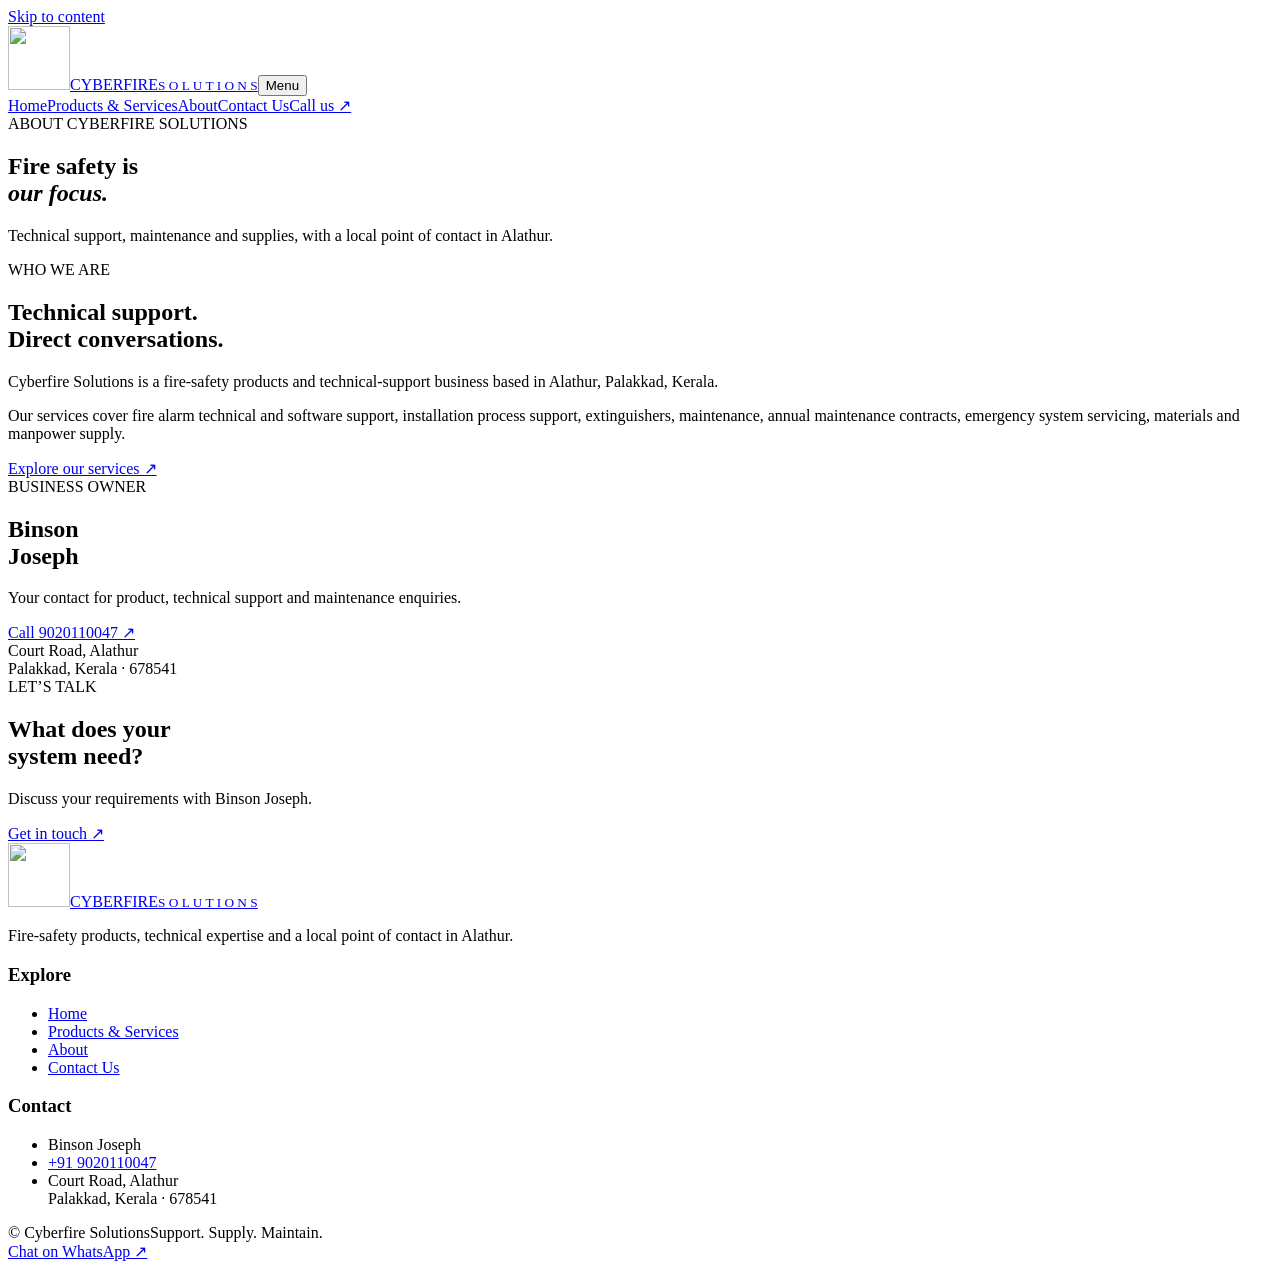
==== about.html @ 1c598757 "Publish Cyberfire Solutions website" ====
<!doctype html><html lang="en"><head><meta charset="utf-8"><meta name="viewport" content="width=device-width,initial-scale=1"><title>About | Cyberfire Solutions</title><meta name="description" content="Cyberfire Solutions, owned by Binson Joseph, based on Court Road, Alathur, Palakkad."><meta name="theme-color" content="#081a33"><link rel="icon" type="image/png" href="logo.svg"><link rel="stylesheet" href="style.css"><script src="site.js" defer></script></head><body><a class="skip" href="#main">Skip to content</a><header class="masthead"><div class="wrap header-row"><a href="index.html" class="brand" aria-label="Cyberfire Solutions home"><img class="brand-logo" src="logo.svg" alt="" width="62" height="64"><span class="wordmark">CYBER<span>FIRE</span><small>S O L U T I O N S</small></span></a><button class="menu-button" type="button" aria-expanded="false" aria-controls="main-nav">Menu</button><nav class="navigation" id="main-nav" aria-label="Main navigation"><a href="index.html">Home</a><a href="products-services.html">Products &amp; Services</a><a href="about.html" aria-current="page">About</a><a href="contact.html">Contact Us</a><a class="header-call" href="tel:+919020110047">Call us ↗</a></nav></div></header><main id="main"><section class="page-head"><div class="wrap"><div class="eyebrow">ABOUT CYBERFIRE SOLUTIONS</div><h1>Fire safety is<br><em>our focus.</em></h1><p class="lead">Technical support, maintenance and supplies, with a local point of contact in Alathur.</p></div></section><section class="section"><div class="wrap split"><div><div class="eyebrow">WHO WE ARE</div><h2>Technical support.<br>Direct conversations.</h2><p class="large-copy">Cyberfire Solutions is a fire-safety products and technical-support business based in Alathur, Palakkad, Kerala.</p><p>Our services cover fire alarm technical and software support, installation process support, extinguishers, maintenance, annual maintenance contracts, emergency system servicing, materials and manpower supply.</p><a class="text-link" href="products-services.html">Explore our services ↗</a></div><aside class="owner"><div class="eyebrow">BUSINESS OWNER</div><h2>Binson<br>Joseph</h2><p>Your contact for product, technical support and maintenance enquiries.</p><a class="button" href="tel:+919020110047">Call 9020110047 ↗</a><div class="owner-address">Court Road, Alathur<br>Palakkad, Kerala · 678541</div></aside></div></section><section class="section"><div class="wrap callout"><div><div class="eyebrow">LET’S TALK</div><h2>What does your<br>system need?</h2><p>Discuss your requirements with Binson Joseph.</p></div><a class="button white" href="contact.html">Get in touch <span aria-hidden="true">↗</span></a></div></section></main><footer class="footer"><div class="wrap"><div class="footer-grid"><div><a href="index.html" class="brand" aria-label="Cyberfire Solutions home"><img class="brand-logo" src="logo.svg" alt="" width="62" height="64"><span class="wordmark">CYBER<span>FIRE</span><small>S O L U T I O N S</small></span></a><p>Fire-safety products, technical expertise and a local point of contact in Alathur.</p></div><div><h3>Explore</h3><ul><li><a href="index.html">Home</a></li><li><a href="products-services.html">Products &amp; Services</a></li><li><a href="about.html">About</a></li><li><a href="contact.html">Contact Us</a></li></ul></div><div><h3>Contact</h3><ul><li>Binson Joseph</li><li><a href="tel:+919020110047">+91 9020110047</a></li><li>Court Road, Alathur<br>Palakkad, Kerala · 678541</li></ul></div></div><div class="footer-bottom"><span>© Cyberfire Solutions</span><span>Support. Supply. Maintain.</span></div></div></footer><a class="floating-contact" href="https://wa.me/919020110047?text=Hello%20Cyberfire%20Solutions%2C%20I%20would%20like%20to%20enquire%20about%20your%20services." target="_blank" rel="noopener noreferrer">Chat on WhatsApp ↗</a></body></html>
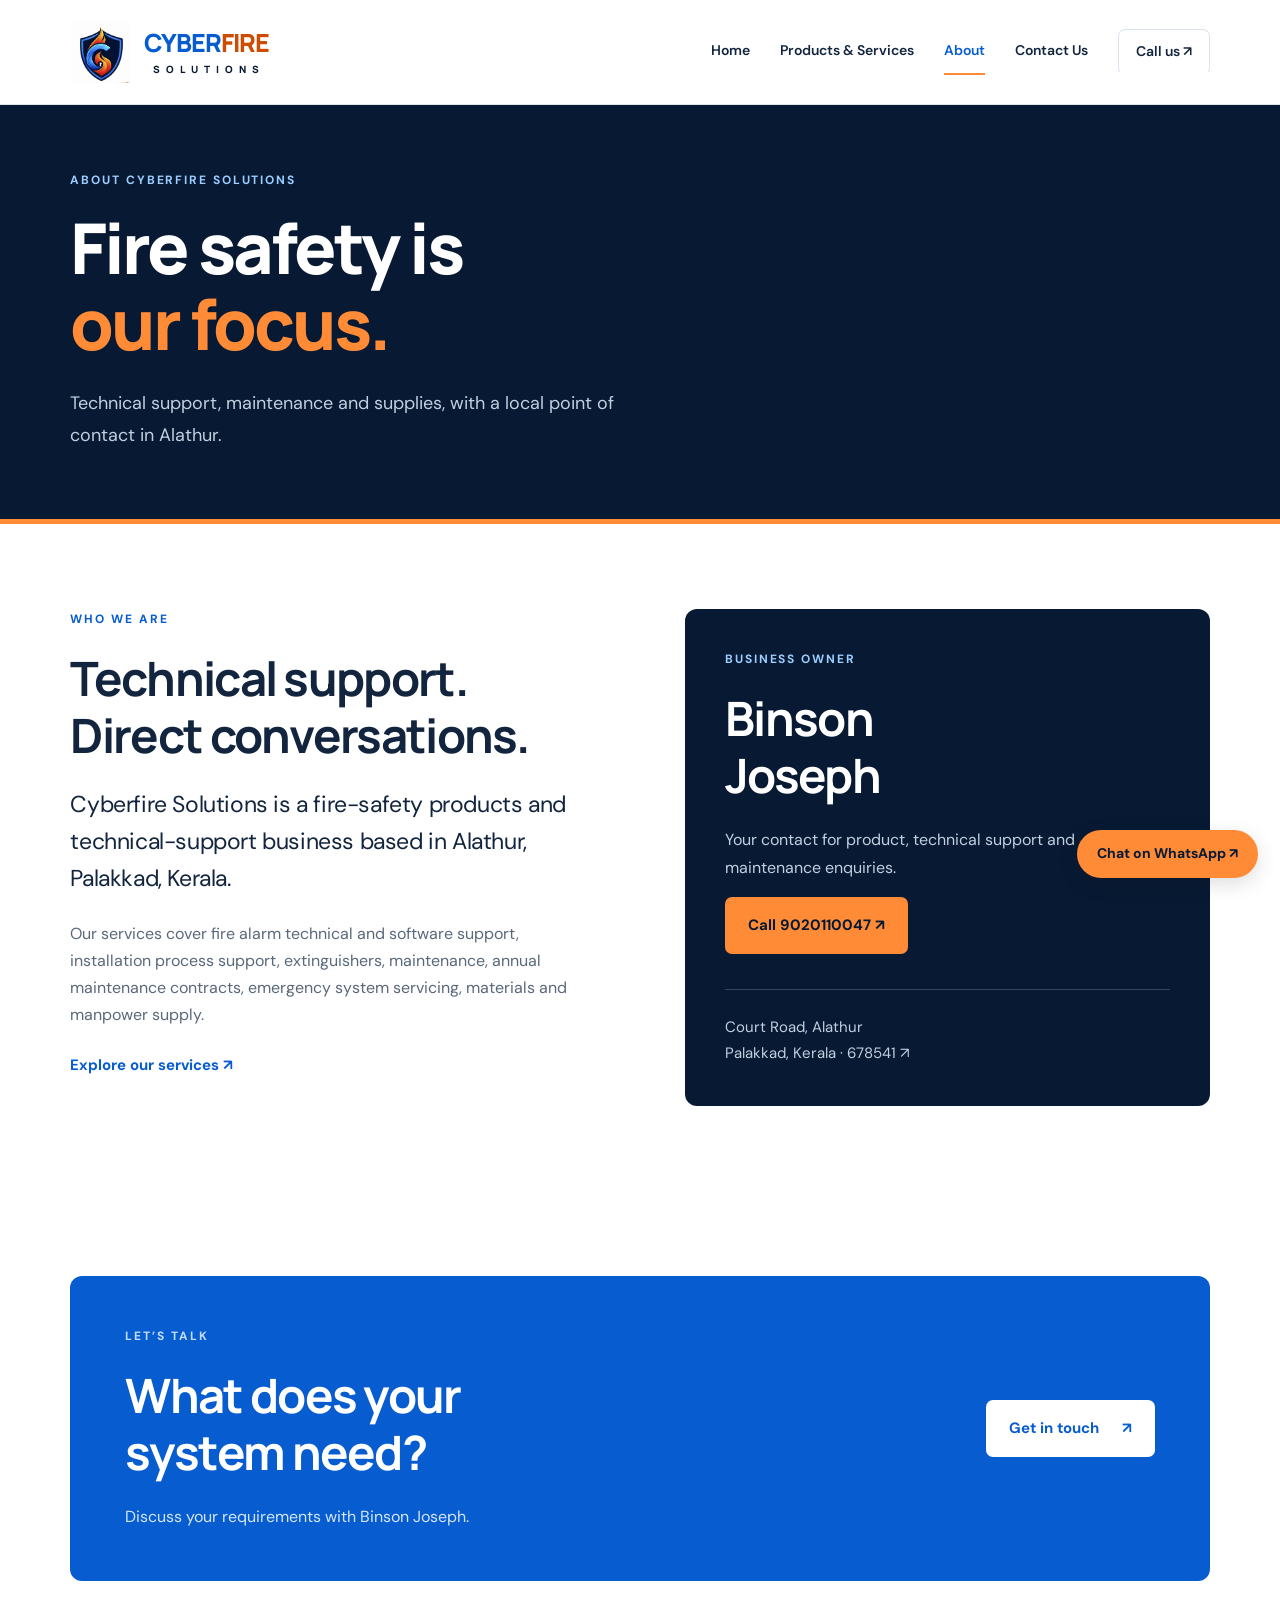
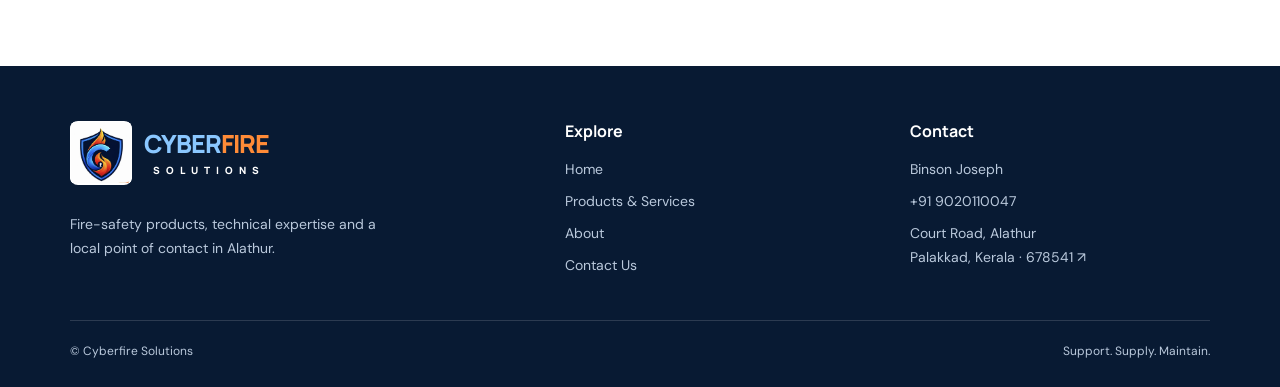
==== commit 6ae0d32e: "Add Google Maps links to office address" ====
--- a/about.html
+++ b/about.html
@@ -1 +1 @@
-<!doctype html><html lang="en"><head><meta charset="utf-8"><meta name="viewport" content="width=device-width,initial-scale=1"><title>About | Cyberfire Solutions</title><meta name="description" content="Cyberfire Solutions, owned by Binson Joseph, based on Court Road, Alathur, Palakkad."><meta name="theme-color" content="#081a33"><link rel="icon" type="image/png" href="logo.svg"><link rel="stylesheet" href="style.css"><script src="site.js" defer></script></head><body><a class="skip" href="#main">Skip to content</a><header class="masthead"><div class="wrap header-row"><a href="index.html" class="brand" aria-label="Cyberfire Solutions home"><img class="brand-logo" src="logo.svg" alt="" width="62" height="64"><span class="wordmark">CYBER<span>FIRE</span><small>S O L U T I O N S</small></span></a><button class="menu-button" type="button" aria-expanded="false" aria-controls="main-nav">Menu</button><nav class="navigation" id="main-nav" aria-label="Main navigation"><a href="index.html">Home</a><a href="products-services.html">Products &amp; Services</a><a href="about.html" aria-current="page">About</a><a href="contact.html">Contact Us</a><a class="header-call" href="tel:+919020110047">Call us ↗</a></nav></div></header><main id="main"><section class="page-head"><div class="wrap"><div class="eyebrow">ABOUT CYBERFIRE SOLUTIONS</div><h1>Fire safety is<br><em>our focus.</em></h1><p class="lead">Technical support, maintenance and supplies, with a local point of contact in Alathur.</p></div></section><section class="section"><div class="wrap split"><div><div class="eyebrow">WHO WE ARE</div><h2>Technical support.<br>Direct conversations.</h2><p class="large-copy">Cyberfire Solutions is a fire-safety products and technical-support business based in Alathur, Palakkad, Kerala.</p><p>Our services cover fire alarm technical and software support, installation process support, extinguishers, maintenance, annual maintenance contracts, emergency system servicing, materials and manpower supply.</p><a class="text-link" href="products-services.html">Explore our services ↗</a></div><aside class="owner"><div class="eyebrow">BUSINESS OWNER</div><h2>Binson<br>Joseph</h2><p>Your contact for product, technical support and maintenance enquiries.</p><a class="button" href="tel:+919020110047">Call 9020110047 ↗</a><div class="owner-address">Court Road, Alathur<br>Palakkad, Kerala · 678541</div></aside></div></section><section class="section"><div class="wrap callout"><div><div class="eyebrow">LET’S TALK</div><h2>What does your<br>system need?</h2><p>Discuss your requirements with Binson Joseph.</p></div><a class="button white" href="contact.html">Get in touch <span aria-hidden="true">↗</span></a></div></section></main><footer class="footer"><div class="wrap"><div class="footer-grid"><div><a href="index.html" class="brand" aria-label="Cyberfire Solutions home"><img class="brand-logo" src="logo.svg" alt="" width="62" height="64"><span class="wordmark">CYBER<span>FIRE</span><small>S O L U T I O N S</small></span></a><p>Fire-safety products, technical expertise and a local point of contact in Alathur.</p></div><div><h3>Explore</h3><ul><li><a href="index.html">Home</a></li><li><a href="products-services.html">Products &amp; Services</a></li><li><a href="about.html">About</a></li><li><a href="contact.html">Contact Us</a></li></ul></div><div><h3>Contact</h3><ul><li>Binson Joseph</li><li><a href="tel:+919020110047">+91 9020110047</a></li><li>Court Road, Alathur<br>Palakkad, Kerala · 678541</li></ul></div></div><div class="footer-bottom"><span>© Cyberfire Solutions</span><span>Support. Supply. Maintain.</span></div></div></footer><a class="floating-contact" href="https://wa.me/919020110047?text=Hello%20Cyberfire%20Solutions%2C%20I%20would%20like%20to%20enquire%20about%20your%20services." target="_blank" rel="noopener noreferrer">Chat on WhatsApp ↗</a></body></html>+<!doctype html><html lang="en"><head><meta charset="utf-8"><meta name="viewport" content="width=device-width,initial-scale=1"><title>About | Cyberfire Solutions</title><meta name="description" content="Cyberfire Solutions, owned by Binson Joseph, based on Court Road, Alathur, Palakkad."><meta name="theme-color" content="#081a33"><link rel="icon" type="image/png" href="logo.svg"><link rel="stylesheet" href="style.css"><script src="site.js" defer></script></head><body><a class="skip" href="#main">Skip to content</a><header class="masthead"><div class="wrap header-row"><a href="index.html" class="brand" aria-label="Cyberfire Solutions home"><img class="brand-logo" src="logo.svg" alt="" width="62" height="64"><span class="wordmark">CYBER<span>FIRE</span><small>S O L U T I O N S</small></span></a><button class="menu-button" type="button" aria-expanded="false" aria-controls="main-nav">Menu</button><nav class="navigation" id="main-nav" aria-label="Main navigation"><a href="index.html">Home</a><a href="products-services.html">Products &amp; Services</a><a href="about.html" aria-current="page">About</a><a href="contact.html">Contact Us</a><a class="header-call" href="tel:+919020110047">Call us ↗</a></nav></div></header><main id="main"><section class="page-head"><div class="wrap"><div class="eyebrow">ABOUT CYBERFIRE SOLUTIONS</div><h1>Fire safety is<br><em>our focus.</em></h1><p class="lead">Technical support, maintenance and supplies, with a local point of contact in Alathur.</p></div></section><section class="section"><div class="wrap split"><div><div class="eyebrow">WHO WE ARE</div><h2>Technical support.<br>Direct conversations.</h2><p class="large-copy">Cyberfire Solutions is a fire-safety products and technical-support business based in Alathur, Palakkad, Kerala.</p><p>Our services cover fire alarm technical and software support, installation process support, extinguishers, maintenance, annual maintenance contracts, emergency system servicing, materials and manpower supply.</p><a class="text-link" href="products-services.html">Explore our services ↗</a></div><aside class="owner"><div class="eyebrow">BUSINESS OWNER</div><h2>Binson<br>Joseph</h2><p>Your contact for product, technical support and maintenance enquiries.</p><a class="button" href="tel:+919020110047">Call 9020110047 ↗</a><div class="owner-address"><a href="https://maps.app.goo.gl/8Ms5sgsGzakhWGDh6" target="_blank" rel="noopener noreferrer">Court Road, Alathur<br>Palakkad, Kerala · 678541 ↗</a></div></aside></div></section><section class="section"><div class="wrap callout"><div><div class="eyebrow">LET’S TALK</div><h2>What does your<br>system need?</h2><p>Discuss your requirements with Binson Joseph.</p></div><a class="button white" href="contact.html">Get in touch <span aria-hidden="true">↗</span></a></div></section></main><footer class="footer"><div class="wrap"><div class="footer-grid"><div><a href="index.html" class="brand" aria-label="Cyberfire Solutions home"><img class="brand-logo" src="logo.svg" alt="" width="62" height="64"><span class="wordmark">CYBER<span>FIRE</span><small>S O L U T I O N S</small></span></a><p>Fire-safety products, technical expertise and a local point of contact in Alathur.</p></div><div><h3>Explore</h3><ul><li><a href="index.html">Home</a></li><li><a href="products-services.html">Products &amp; Services</a></li><li><a href="about.html">About</a></li><li><a href="contact.html">Contact Us</a></li></ul></div><div><h3>Contact</h3><ul><li>Binson Joseph</li><li><a href="tel:+919020110047">+91 9020110047</a></li><li><a href="https://maps.app.goo.gl/8Ms5sgsGzakhWGDh6" target="_blank" rel="noopener noreferrer" aria-label="Open Cyberfire Solutions office location in Google Maps">Court Road, Alathur<br>Palakkad, Kerala · 678541 ↗</a></li></ul></div></div><div class="footer-bottom"><span>© Cyberfire Solutions</span><span>Support. Supply. Maintain.</span></div></div></footer><a class="floating-contact" href="https://wa.me/919020110047?text=Hello%20Cyberfire%20Solutions%2C%20I%20would%20like%20to%20enquire%20about%20your%20services." target="_blank" rel="noopener noreferrer">Chat on WhatsApp ↗</a></body></html>
--- a/style.css
+++ b/style.css
@@ -0,0 +1,7 @@
+@import url('https://fonts.googleapis.com/css2?family=DM+Sans:wght@400;500;600;700&family=Manrope:wght@400;500;600;700;800&display=swap');
+:root{--navy:#081a33;--blue:#075cd0;--orange:#ff8b37;--ink:#13253e;--muted:#5a687a;--line:#dbe3ed;--tint:#f1f5fb}*{box-sizing:border-box}html{scroll-behavior:smooth}body{margin:0;font-family:'DM Sans',Arial,sans-serif;font-size:16px;line-height:1.7;color:var(--ink);background:#fff}a{color:inherit;text-decoration:none}a:focus-visible,button:focus-visible{outline:3px solid var(--orange);outline-offset:5px}.wrap{width:min(1180px,89%);margin:auto}h1,h2,h3,.wordmark,.panel-title{font-family:Manrope,Arial,sans-serif}h1,h2,h3,p{margin-top:0}h1{font-size:clamp(45px,6.1vw,84px);line-height:1.08;letter-spacing:-3px;font-weight:800;margin-bottom:25px}h1 em{font-style:normal;color:var(--orange)}h2{font-size:clamp(32px,3.7vw,48px);letter-spacing:-1.7px;line-height:1.2;margin-bottom:23px}h3{font-size:23px;line-height:1.35;letter-spacing:-.6px}.skip{position:absolute;top:-100px;left:10px;padding:12px;background:#fff;z-index:20}.skip:focus{top:10px}.eyebrow{font-size:12px;letter-spacing:1.9px;font-weight:700;color:var(--blue);margin-bottom:20px}.masthead{background:#fff;border-bottom:1px solid var(--line)}.header-row{min-height:104px;display:flex;align-items:center;justify-content:space-between;gap:25px}.wordmark{font-size:25px;letter-spacing:-1px;line-height:1;font-weight:800;color:var(--blue);display:inline-block}.wordmark>span{color:#cf4b00}.wordmark small{display:block;font-size:10px;letter-spacing:2px;color:var(--navy);margin-top:9px;text-align:center}.navigation{display:flex;align-items:center;gap:30px;font-size:14px;font-weight:600}.navigation a{padding:10px 0;border-bottom:2px solid transparent}.navigation a[aria-current=page],.navigation a:hover{color:var(--blue);border-bottom-color:var(--orange)}.header-call{border:1px solid var(--line);padding:10px 17px!important;border-radius:7px}.menu-button{display:none;background:white;border:1px solid var(--line);border-radius:5px;padding:10px;font:inherit}.hero{background:var(--navy);color:white;padding:75px 0 0}.hero-grid{display:grid;grid-template-columns:1.15fr 1fr;gap:70px;align-items:center;padding-bottom:68px}.hero .eyebrow,.page-head .eyebrow,.owner .eyebrow{color:#9bceff}.lead{font-size:18px;line-height:1.8;max-width:570px;color:#c2cfe0}.actions{display:flex;gap:13px;flex-wrap:wrap;margin-top:30px}.button{display:inline-flex;align-items:center;justify-content:center;gap:23px;padding:15px 22px;min-height:52px;border:1px solid transparent;border-radius:7px;background:var(--orange);color:var(--navy);font-weight:700;font-size:15px;transition:transform .2s}.button:hover{transform:translateY(-3px)}.button.outline{background:none;color:white;border-color:#6f829e}.button.blue{background:var(--blue);color:white}.button.white{background:white;color:var(--blue)}.hero-panel{background:#0c64d7;border:1px solid #4d8bde;min-height:450px;padding:30px;border-radius:12px;transform:rotate(2deg);position:relative;overflow:hidden}.hero-panel:before{content:'';position:absolute;width:340px;height:340px;border:1px solid #ffffff25;border-radius:50%;right:-125px;top:-150px}.panel-top{display:flex;justify-content:space-between;gap:20px;font-size:10px;letter-spacing:1.4px;color:#d7e9ff}.panel-title{font-size:clamp(36px,4.1vw,58px);line-height:1.25;letter-spacing:-1.5px;font-weight:800;margin:62px 0 45px}.panel-title span{color:#ffc090}.panel-bottom{display:flex;align-items:center;justify-content:space-between;gap:20px;border-top:1px solid #ffffff45;padding-top:20px;font-size:14px;line-height:1.5}.panel-bottom a{font-size:33px}.hero-strip{display:flex;justify-content:space-between;border-top:1px solid #ffffff25;padding:23px 0;color:#b9c9de;font-size:14px}.section{padding:85px 0}.section-heading{display:flex;justify-content:space-between;align-items:end;gap:35px;margin-bottom:35px}.section-heading p{color:var(--muted);max-width:420px}.cards{display:grid;grid-template-columns:repeat(3,1fr);gap:20px}.card{border:1px solid var(--line);border-radius:10px;padding:28px;display:flex;flex-direction:column;background:#fff;transition:box-shadow .2s}.card:hover{box-shadow:0 15px 35px #10284512}.card-top{display:flex;align-items:center;justify-content:space-between;gap:15px;margin-bottom:35px}.tag{font-size:12px;background:#edf4ff;color:#0754a8;padding:5px 10px;border-radius:4px;font-weight:600}.num{font-size:13px;color:#65758a}.card p{color:var(--muted);font-size:15px}.text-link{color:var(--blue);font-weight:700;font-size:15px;display:inline-flex;align-items:center;gap:30px;padding:8px 0}.card .text-link{margin-top:auto;justify-content:space-between;border-top:1px solid var(--line);padding-top:18px}.text-link:hover{text-decoration:underline}.all-services{margin-top:30px}.tint{background:var(--tint)}.split{display:grid;grid-template-columns:1fr 1fr;gap:90px}.large-copy{font-size:23px;line-height:1.6;letter-spacing:-.4px}.split p:not(.large-copy){color:var(--muted)}.callout{background:var(--blue);color:white;padding:50px 55px;border-radius:12px;display:flex;align-items:center;justify-content:space-between;gap:30px}.callout .eyebrow{color:#c1ddff}.callout p{color:#d5e7ff;margin-bottom:0}.callout .button{flex-shrink:0}.page-head{padding:65px 0 68px;background:var(--navy);color:white;border-bottom:5px solid var(--orange)}.page-head h1{font-size:clamp(43px,5.5vw,70px)}.page-head .lead{margin-bottom:0}.owner{background:var(--navy);color:white;border-radius:12px;padding:40px}.owner p{color:#c2cfe0!important}.owner-address{margin-top:35px;border-top:1px solid #ffffff30;padding-top:25px;font-size:15px;color:#c2cfe0}.contact-grid{display:grid;grid-template-columns:1fr 1fr;gap:85px}.contact-box{padding:28px 0;border-bottom:1px solid var(--line)}.contact-box:first-child{padding-top:0}.phone{font-size:clamp(24px,3vw,36px);font-weight:700;color:var(--blue)}.contact-box p{color:var(--muted);margin:12px 0 0}address{font-style:normal;font-size:21px;line-height:1.7}.contact-box .text-link{margin-top:15px}.footer{background:var(--navy);color:#bac9dc;padding:55px 0 25px}.footer-grid{display:grid;grid-template-columns:1.5fr 1fr 1fr;gap:45px}.footer .wordmark{color:#8ac7ff}.footer .wordmark>span{color:var(--orange)}.footer .wordmark small{color:white}.footer h3{color:white;font-size:16px;letter-spacing:0}.footer p{font-size:14px;max-width:310px;margin-top:20px}.footer ul{list-style:none;padding:0;margin:0;font-size:14px}.footer li{margin:8px 0}.footer a:hover{text-decoration:underline}.footer-bottom{border-top:1px solid #ffffff25;margin-top:35px;padding-top:20px;display:flex;justify-content:space-between;font-size:12px;gap:20px}.floating-contact{position:fixed;right:22px;bottom:22px;background:var(--orange);color:var(--navy);padding:12px 20px;border-radius:40px;font-size:14px;font-weight:700;box-shadow:0 6px 20px #0002;z-index:5}
+@media(max-width:950px){.navigation{gap:18px}.header-call{display:none}.hero-grid{gap:35px}.hero-panel{padding:24px;min-height:auto}.panel-title{margin:45px 0}.split,.contact-grid{gap:40px}.cards{grid-template-columns:repeat(2,1fr)}.panel-top{flex-direction:column;gap:5px}}
+@media(max-width:700px){.header-row{min-height:88px;flex-wrap:wrap;padding:20px 0;gap:15px}.menu-button{display:block}.navigation{display:flex;width:100%;flex-wrap:wrap;gap:8px 22px}.js .navigation{display:none}.js .navigation.open{display:flex}.hero{padding-top:45px}.hero-grid,.split,.contact-grid{grid-template-columns:1fr;gap:35px}.hero-grid{padding-bottom:40px}.hero-panel{transform:none;max-width:500px;min-height:300px}.panel-title{font-size:42px;margin:32px 0}.panel-top{flex-direction:row}.hero-strip{flex-direction:column;gap:9px;font-size:13px}.section{padding:55px 0}.section-heading{flex-direction:column;align-items:start;gap:0}.section-heading p{margin-bottom:0}.cards{grid-template-columns:1fr}.callout{padding:32px;flex-direction:column;align-items:start}.footer-grid{grid-template-columns:1fr 1fr;gap:25px}.footer-grid>div:first-child{grid-column:1/-1}.footer-bottom{flex-direction:column;padding-bottom:40px}.page-head{padding:45px 0}.large-copy{font-size:21px}h1{letter-spacing:-2px}.floating-contact{right:15px;bottom:15px;font-size:13px;padding:10px 16px}}
+@media(prefers-reduced-motion:reduce){html{scroll-behavior:auto}*{transition:none!important;transform:none!important}}
+
+.brand{display:inline-flex;align-items:center;gap:12px}.brand-logo{width:62px;height:64px;object-fit:contain;background:white;border-radius:8px;flex-shrink:0}.office-map{display:block;width:100%;height:420px;border:0;border-radius:12px;margin-top:24px}@media(max-width:700px){.brand-logo{width:46px;height:48px}.brand .wordmark{font-size:21px}.brand{gap:8px}.office-map{height:340px}}
